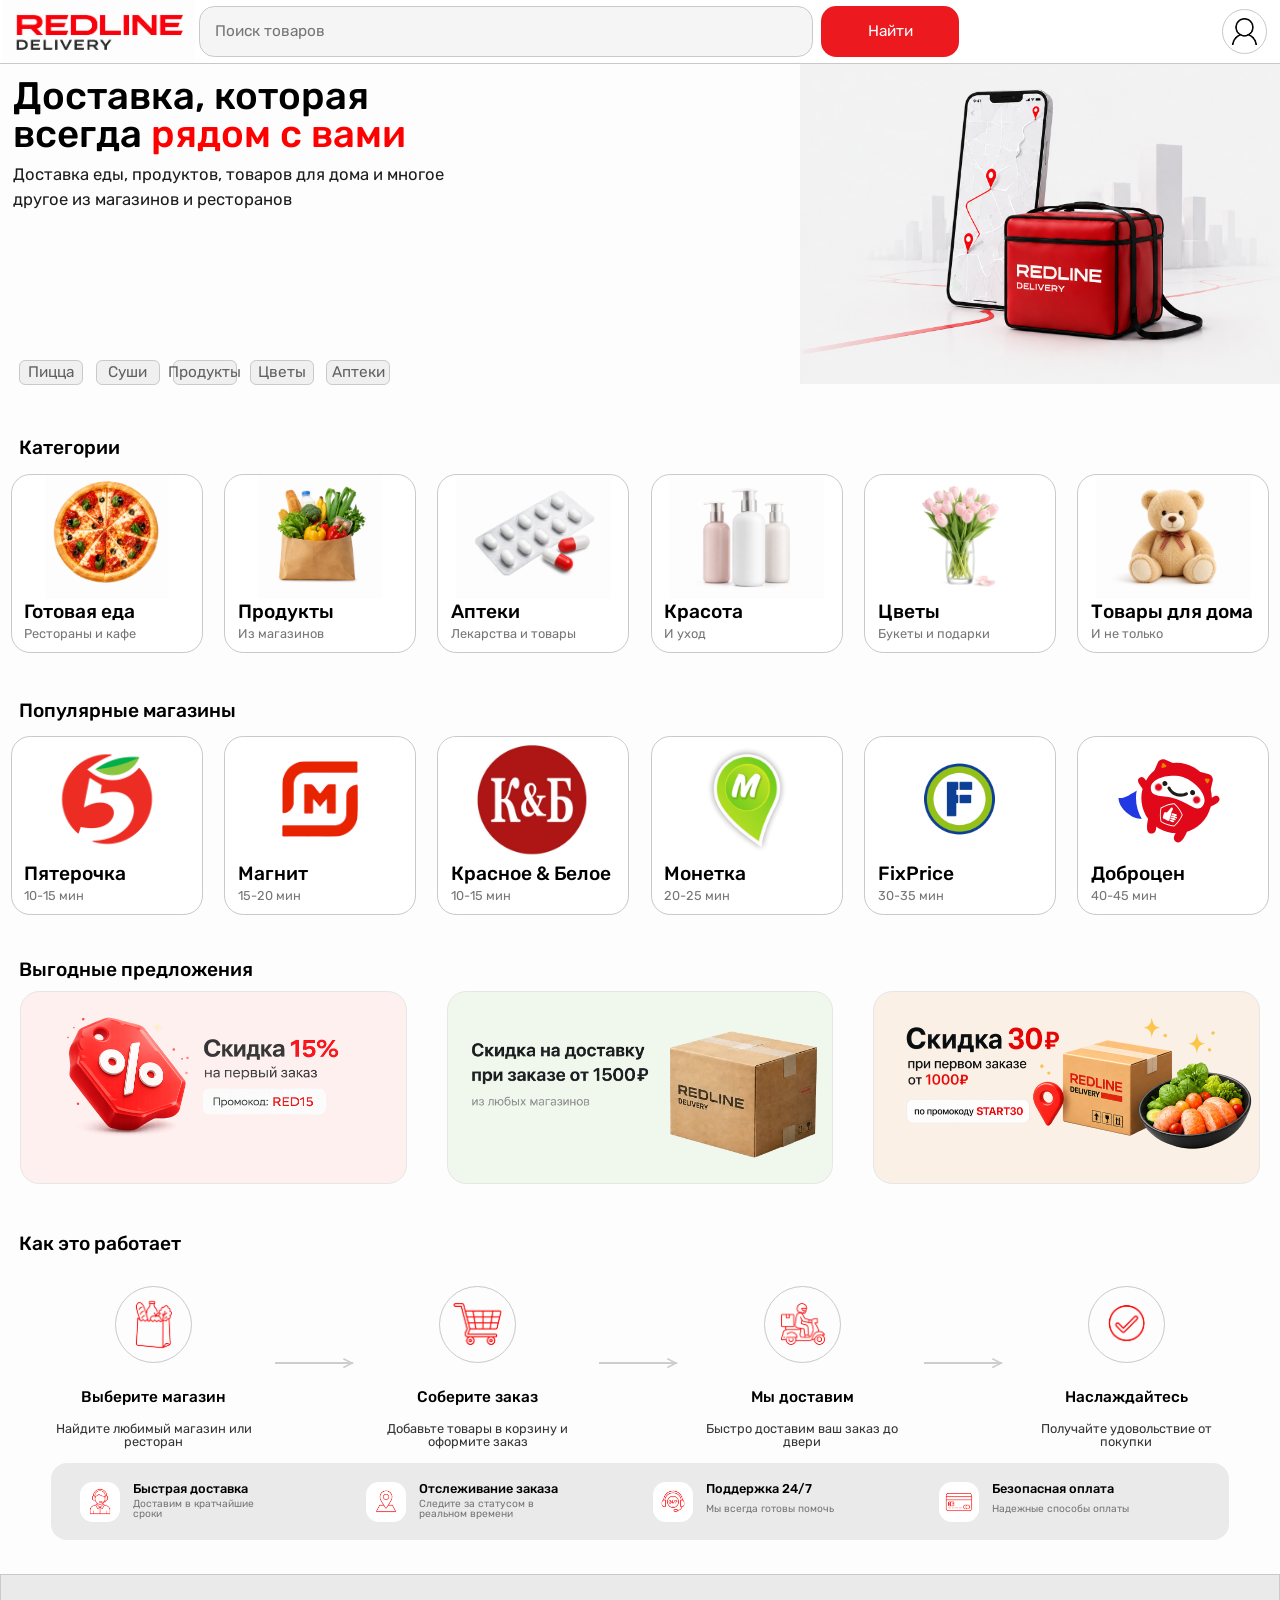
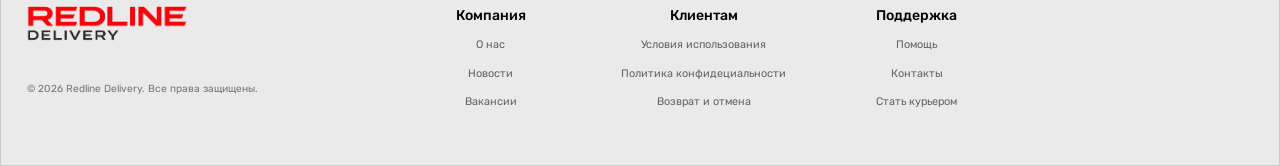
==== page.html @ 735ef5c1 "Add files via upload" ====
<!DOCTYPE html>
<html lang=ru">
<head>
    <link rel="stylesheet" href="reset.css">
    <link rel="stylesheet" href="page_style.css">
    <meta charset="UTF-8">
    <meta name="viewport" content="width=device-width, initial-scale=1.0">
    <title>Redline Delivery</title>
</head>
<body>
    <header>
        <div class="logo_container"></div>
        <div class="search_container">
            <form action="">
                <input class="search_input" type="text" placeholder="Поиск товаров">
                <button class="search_button">Найти</button>
            </form>
        </div>
        <div class="profile_container">
            <button class="img_user" id="opendialog"></button>
            <div class="article_img"></div>
        </div>
    </header>
    <main>
        <div class="info">
            <div class="article_top">Доставка, которая всегда <span class="color_words">рядом с вами</span></div>
            <div class="article_low">Доставка еды, продуктов, товаров для дома и многое другое из магазинов и ресторанов</div>
            <div class="list">
                <div class="window">Пицца</div>
                <div class="window">Суши</div>
                <div class="window">Продукты</div>
                <div class="window">Цветы</div>
                <div class="window">Аптеки</div>
            </div>
        </div>
        <div class="category">
            <div class="category_article">Категории</div>
            <div class="card_container">
                <div class="card one">
                    <div class="card_img one_img"></div>
                    <div class="span_container">
                        <span class="title_article">Готовая еда</span>
                        <span class="low_article">Рестораны и кафе</span>
                    </div>
                </div>
                <div class="card two">
                    <div class="card_img two_img"></div>
                    <div class="span_container">
                        <span class="title_article">Продукты</span>
                        <span class="low_article">Из магазинов</span>
                    </div>
                </div>
                <div class="card three">
                    <div class="card_img three_img"></div>
                    <div class="span_container">
                        <span class="title_article">Аптеки</span>
                        <span class="low_article">Лекарства и товары</span>
                    </div>
                </div>
                <div class="card">
                    <div class="card_img four_img"></div>
                    <div class="span_container">
                        <span class="title_article">Красота</span>
                        <span class="low_article">И уход</span>
                    </div>
                </div>
                <div class="card five">
                    <div class="card_img five_img"></div>
                    <div class="span_container">
                        <span class="title_article">Цветы</span>
                        <span class="low_article">Букеты и подарки</span>
                    </div>
                </div>
                <div class="card six">
                    <div class="card_img six_img"></div>
                    <div class="span_container">
                        <span class="title_article">Товары для дома</span>
                        <span class="low_article">И не только</span>
                    </div>
                </div>
            </div>
        </div>
        <div class="shops">
            <div class="shops_article">Популярные магазины</div>
            <div class="card_container">
                <div class="card one">
                    <div class="card_img shop_one_img"></div>
                    <div class="span_container">
                        <span class="title_article">Пятерочка</span>
                        <span class="low_article"> 10-15 мин</span>
                    </div>
                </div>
                <div class="card two">
                    <div class="card_img shop_two_img"></div>
                    <div class="span_container">
                        <span class="title_article">Магнит</span>
                        <span class="low_article">15-20 мин</span>
                    </div>
                </div>
                <div class="card three">
                    <div class="card_img shop_three_img"></div>
                    <div class="span_container">
                        <span class="title_article">Красное & Белое</span>
                        <span class="low_article">10-15 мин</span>
                    </div>
                </div>
                <div class="card">
                    <div class="card_img shop_four_img"></div>
                    <div class="span_container">
                        <span class="title_article">Монетка</span>
                        <span class="low_article">20-25 мин</span>
                    </div>
                </div>
                <div class="card five">
                    <div class="card_img shop_five_img"></div>
                    <div class="span_container">
                        <span class="title_article">FixPrice</span>
                        <span class="low_article">30-35 мин</span>
                    </div>
                </div>
                <div class="card six">
                    <div class="card_img shop_six_img"></div>
                    <div class="span_container">
                        <span class="title_article">Доброцен</span>
                        <span class="low_article">40-45 мин</span>
                    </div>
                </div>
            </div>
        </div>
        <div class="offers">
            <div class="offers_article">Выгодные предложения</div>
            <div class="offers_container">
                <div class="offer offer_one"></div>
                <div class="offer offer_two">
                    <div class="offer_span_container">
                        <span class="title"></span>
                        <span class="medium"></span>
                        <span class="low"></span>
                    </div>
                    <div class="offer_img_two"></div>
                </div>
                <div class="offer offer_three">
                    <div class="offer_span_container">
                        <span class="title"></span>
                        <span class="medium"></span>
                        <span class="low"></span>
                    </div>
                    <div class="offer_img_three"></div>
                </div>
            </div>
        </div>
        <div class="working">
            <div class="working_article">Как это работает</div>
            <div class="working_container">
                <div class="work1">
                    <div class="work_img_container">
                        <div class="work_img no_svg1">
                        </div>
                    </div>
                    <div class="work_span_container">
                        <span class="work_title">Выберите магазин</span>
                        <span class="work_low">Найдите любимый магазин или ресторан</span>
                    </div>
                </div>
                <div class="work">
                    <svg class="dotted-arrow" viewBox="0 0 100 20" fill="none" xmlns="http://w3.org">
                        <path d="M0 10 H90" stroke="#CCCCCC" stroke-width="2" />
                        <path d="M85 5 L95 10 L85 15" stroke="#CCCCCC" stroke-width="2" stroke-linecap="round" stroke-linejoin="round" />
                        <path d="M0 10 H96" stroke="#CCCCCC" stroke-width="2" stroke-linecap="round" />
                    </svg>
                </div>
                <div class="work1">
                    <div class="work_img_container">
                        <div class="work_img no_svg2">
                        </div>
                    </div>
                    <div class="work_span_container">
                        <span class="work_title">Соберите заказ</span>
                        <span class="work_low">Добавьте товары в корзину и оформите заказ</span>
                    </div>
                </div>
                <div class="work">
                    <svg class="dotted-arrow" viewBox="0 0 100 20" fill="none" xmlns="http://w3.org">
                        <path d="M0 10 H90" stroke="#CCCCCC" stroke-width="2" />
                        <path d="M85 5 L95 10 L85 15" stroke="#CCCCCC" stroke-width="2" stroke-linecap="round" stroke-linejoin="round" />
                        <path d="M0 10 H96" stroke="#CCCCCC" stroke-width="2" stroke-linecap="round" />
                    </svg>
                </div>
                <div class="work1">
                    <div class="work_img_container">
                        <div class="work_img no_svg3">
                        </div>
                    </div>
                    <div class="work_span_container">
                        <span class="work_title">Мы доставим</span>
                        <span class="work_low diff">Быстро доставим ваш заказ до двери</span>
                    </div>
                </div>
                <div class="work">
                    <svg class="dotted-arrow" viewBox="0 0 100 20" fill="none" xmlns="http://w3.org">
                        <path d="M0 10 H90" stroke="#CCCCCC" stroke-width="2" />
                        <path d="M85 5 L95 10 L85 15" stroke="#CCCCCC" stroke-width="2" stroke-linecap="round" stroke-linejoin="round" />
                        <path d="M0 10 H96" stroke="#CCCCCC" stroke-width="2" stroke-linecap="round" />
                    </svg>
                </div>
                <div class="work1">
                    <div class="work_img_container">
                        <div class="work_img no_svg4">
                        </div>
                    </div>
                    <div class="work_span_container">
                        <span class="work_title">Наслаждайтесь</span>
                        <span class="work_low diff">Получайте удовольствие от покупки</span>
                    </div>
                </div>
            </div>
            <div class="profit_container">
                <div class="origin_profit_container">
                    <div class="profit">
                        <div class="profit_img_container">
                            <div class="profit_img profit_one"></div>
                        </div>
                        <div class="profit_span_container">
                            <div class="profit_title">Быстрая доставка</div>
                            <div class="profit_low">Доставим в кратчайшие сроки</div>
                        </div>
                    </div>
                    <div class="profit">
                        <div class="profit_img_container">
                            <div class="profit_img profit_two"></div>
                        </div>
                        <div class="profit_span_container">
                            <div class="profit_title">Отслеживание заказа</div>
                            <div class="profit_low">Следите за статусом в реальном времени</div>
                        </div>
                    </div>
                    <div class="profit">
                        <div class="profit_img_container">
                            <div class="profit_img profit_three"></div>
                        </div>
                        <div class="profit_span_container">
                            <div class="profit_title">Поддержка 24/7</div>
                            <div class="profit_low">Мы всегда готовы помочь</div>
                        </div>
                    </div>
                    <div class="profit">
                        <div class="profit_img_container ">
                            <div class="profit_img profit_four"></div>
                        </div>
                        <div class="profit_span_container">
                            <div class="profit_title">Безопасная оплата</div>
                            <div class="profit_low">Надежные способы оплаты</div>
                        </div>
                    </div>
                </div>
            </div>
        </div>
    </main>
    <footer>
        <div class="footer_img_container">
            <div class="footer_img"></div>
            <div class="space">© 2026 Redline Delivery. Все права защищены.</div>
        </div>
        <div class="footer_span_container">
            <div class="article_group group_one">
                <div class="footer_top">Компания</div>
                <div class="footer_low_container">
                    <div class="footer_low">О нас</div>
                    <div class="footer_low">Новости</div>
                    <div class="footer_low">Вакансии</div>
                </div>
            </div>
            <div class="article_group group_two">
                <div class="footer_top">Клиентам</div>
                <div class="footer_low_container">
                    <div class="footer_low low_two">Условия использования</div>
                    <div class="footer_low low_two">Политика конфидециальности</div>
                    <div class="footer_low low_two">Возврат и отмена</div>
                </div>
            </div>
            <div class="article_group group_three">
                <div class="footer_top">Поддержка</div>
                <div class="footer_low_container">
                    <div class="footer_low">Помощь</div>
                    <div class="footer_low">Контакты</div>
                    <div class="footer_low">Стать курьером</div>
                </div>
            </div>
        </div>
    </footer>
    <dialog id="dialog">
        <div class="dialog_container">
            <div class="article_container">
                <div class="dialog_article">Мой профиль</div>
                <button class="close_button" id="closedialog"></button>
            </div>
            <div class="user_account">
                <div class="user_img_container">
                    <div class="user_img"></div>
                </div>
                <div class="user_span_container">
                    <div class="info_container info_one">
                        <span>Иван Иванов</span>
                    </div>
                    <div class="info_container">
                        <span>+7 (950) 649-93-99</span>
                    </div>
                    <div class="info_container">
                        <span>productmanager@gmail.com</span>
                    </div>
                </div>
                <div class="user_button_container">
                    <button class="user_button">
                        <div class="img_button"></div>
                        <div class="img_button_span">Редактировать</div>
                    </button>
                </div>
            </div>
            <div class="user_info">
                <div class="user_info_container">
                    <div class="user_info_row">
                        <div class="user_article_low_container">Имя</div>
                        <div class="user_article_title_container">Иван</div>
                    </div>
                    <div class="user_info_row">
                        <div class="user_article_low_container">Фамилия</div>
                        <div class="user_article_title_container">Иванов</div>
                    </div>
                    <div class="user_info_row">
                        <div class="user_article_low_container">Телефон</div>
                        <div class="user_article_title_container">+7 (950) 649-93-99</div>
                    </div>
                    <div class="user_info_row">
                        <div class="user_article_low_container">Email</div>
                        <div class="user_article_title_container">productmanager@gmail.com</div>
                    </div>
                </div>
            </div>
            <div class="fast_action_container">
                <div class="fast_action_button_container">
                    <button class="fast_action_button">
                        <div class="fast_action_img_container action_img_one">
                            <div class="fast_action_img"></div>
                        </div>
                        <div class="fast_action_article_container">
                            Мои заказы
                        </div>
                    </button>
                </div>
                <div class="fast_action_button_container">
                    <button class="fast_action_button">
                        <div class="fast_action_img_container action_img_two">
                            <div class="fast_action_img"></div>
                        </div>
                        <div class="fast_action_article_container">
                            Адреса
                        </div>
                    </button>
                </div>
                <div class="fast_action_button_container">
                    <button class="fast_action_button">
                        <div class="fast_action_img_container action_img_three">
                            <div class="fast_action_img"></div>
                        </div>
                        <div class="fast_action_article_container">
                            Промокоды
                        </div>
                    </button>
                </div>
                <div class="fast_action_button_container">
                    <button class="fast_action_button">
                        <div class="fast_action_img_container action_img_four">
                            <div class="fast_action_img"></div>
                        </div>
                        <div class="fast_action_article_container">
                            Избранное
                        </div>
                    </button>
                </div>
            </div>
            <div class="exit_button_container">
                <button class="exit_button">Выйти из аккаунта</button>
            </div>
        </div>
    </dialog>
</body>
<script>
    const dialog = document.getElementById('dialog');
    const openBtn = document.getElementById('opendialog');
    const closeBtn = document.getElementById('closedialog');

    openBtn.addEventListener('click', () => {
        dialog.showModal(); 
    });

    closeBtn.addEventListener('click', () => {
        dialog.close();
    });

    dialog.addEventListener('click', (event) => {
        if (event.target === dialog) {
            dialog.close();
        }
    });

</script>
</html>
---- page_style.css ----
@font-face {
    font-family: 'Rubik Medium';
    src: url(/Rubik-Medium.ttf);
}
@font-face {
    font-family: 'Rubik';
    src: url(/Rubik-Regular.ttf);
}
body{
    background-color: #fdfdfd;
}
header{
    display: flex;
    flex-direction: row;
    width: 100%;
    padding-left: 0.2em;
    height: clamp(2em, 5vw, 6em);
    border-bottom: 1px solid #c9c9c9;
    background-color: #fff;
}
form{
    display: flex;
    justify-content: space-around;
    align-items: center;
    width: 100%;
    height: 100%;
}
.logo_container{
    height: 100%;
    width: clamp(4em, 15vw, 20em);
    background: url(logo.png) no-repeat center / cover;
}
.search_container{
    display: flex;
    height: 100%;
    width: clamp(10em, 60vw, 110em);
    font-family: "Rubik", sans-serif;
}
.search_input{
    height: 80%;
    width: 80%;
    padding-left: 1em;
    background-color: rgb(245, 245, 245);
    font-size: clamp(0.5em, 1.2vw, 2em);
    color: #90919a;
    border-radius: 1em;
    border: 1px solid #c9c9c9;
}
.search_button{
    height: 80%;
    width: 18%;
    font-size: clamp(0.5em, 1.2vw, 2em);
    color: #fff;
    border-radius: 1em;
    background-color: #ec191f;
    transition: transform 0.3s cubic-bezier(0.25, 0.8, 0.25, 1), 
                box-shadow 0.3s cubic-bezier(0.25, 0.8, 0.25, 1),
                border-color 0.3s ease;
}
.search_button:hover {
    transform: translateY(-1px) scale(1.01); 
    border-color: transparent; 
    box-shadow: 0 7px 12px rgba(0,0,0,0.1), 0 5px 5px rgba(0,0,0,0.06); 
}
.profile_container{
    display: flex;
    flex-direction: column;
    justify-content: center;
    align-items: end;
    height: 100%;
    width: clamp(3em, 15vw, 35em);
    margin-left: auto;
    padding-right: clamp(0.2em, 1vw, 1em);
}
.img_user{
    height: clamp(2em, 3.5vw, 8em);
    aspect-ratio: 1 / 1;
    background: url(images-Photoroom.png) no-repeat center / contain;
    border-radius: 100%;
    border: 1px solid #c9c9c9;
}
.article_img{
    display: none;
}
.info{
    display: flex;
    flex-direction: column;
    width: 100%;
    padding-top: clamp(0.5em, 1vw, 1.5em);
    padding-left: clamp(0.5em, 1vw, 1.5em);
    height: clamp(8em, 25vw, 50em);
    background: url(фон.png) no-repeat right / contain;
}
.article_top{
    font-family: "Rubik Medium", sans-serif;
    font-size: clamp(1em, 3vw, 8em);
    width: clamp(8em, 38vw, 90em);
    height: clamp(2em, 4vw, 6em);
}
.color_words{
    color: red;
}
.article_low{
    width: clamp(4em, 35vw, 100em);
    height: clamp(2em, 6vw, 3em);
    margin-top: 0.5em;
    line-height: 1.5;
    color: #1c1c1c;
    font-family: "Rubik", sans-serif;
    font-size: clamp(8px, 1.3vw, 28px);
}
.list{
    display: flex;
    flex-direction: row;
    justify-content: space-around;
    align-items: center;
    margin-top: auto;
    width: clamp(5.5em, 30vw, 60em);
    height: clamp(1em, 3vw, 5em);
}
.window{
    display: flex;
    justify-content: center;
    align-items: center;
    height: clamp(3px, 2vw, 46px);
    aspect-ratio: 20 / 8;
    margin-top: 1em;
    font-family: "Rubik", sans-serif;
    font-size: clamp(3.5px, 1.2vw, 28px);
    color: #616161;
    background-color: #f0f0f0;
    border-radius: 0.4em;
    border: 1px solid #c9c9c9;
}
.category, .shops{
    display: flex;
    flex-direction: column;
    width: auto;
    height: clamp(6em, 17vw, 40em);
    margin-top: clamp(2em, 4vw, 10em);
}
.shops{
    margin-top: clamp(0.2em, 3.5vw, 8em);
}
.category_article, .shops_article{
    display: flex;
    align-items: center;
    width: 90%;
    height: clamp(1em, 3vw, 5em);
    margin-left: clamp(0.8em, 1.5vw, 2em);
    font-family: "Rubik Medium", sans-serif;
    font-size: clamp(0.7em, 1.5vw, 3em);
}
.card_container{
    display: flex;
    flex-direction: row;
    align-items: center;
    justify-content: space-around;
    width: 100%;
    height: 100%;
    margin-top: 0em;
}
.card{
    display: flex;
    flex-direction: column;
    overflow: hidden;
    height: clamp(4.5em, 14vw, 20em);
    width: clamp(2.8em, 15vw, 22em);
    border-radius: clamp(0.3em, 1.5vw, 2em);
    border: 1px solid #c9c9c9;
    background-color: white;
    transition: transform 0.3s cubic-bezier(0.25, 0.8, 0.25, 1), 
                box-shadow 0.3s cubic-bezier(0.25, 0.8, 0.25, 1),
                border-color 0.3s ease;
    cursor: pointer;
}
.card:hover {
    transform: translateY(-4px) scale(1.01); 
    border-color: transparent; 
    box-shadow: 0 14px 28px rgba(0,0,0,0.1), 0 10px 10px rgba(0,0,0,0.06); 
}
.card:active {
    transform: translateY(-2px) scale(1.0); 
    box-shadow: 0 6px 10px rgba(0,0,0,0.1);
}
.card_img{
    overflow: hidden;
    height: 70%;
    aspect-ratio: 1 / 1;
}
.one_img{
    background: url(Пицца.png) no-repeat center / contain;
}
.two_img{
    background: url(Продукты.png) no-repeat center / contain;
}
.three_img{
    background: url(Таблы.png) no-repeat center / contain;
}
.four_img{
    background: url(Бутылки.png) no-repeat center / contain;
}
.five_img{
    background: url(Цветы.png) no-repeat center / contain;
}
.six_img{
    background: url(Мишка.png) no-repeat center / contain;
}
.shop_one_img{
    background: url(пятерочка.png) no-repeat center / contain;
}
.shop_two_img{
    background: url(магнит.png) no-repeat center / contain;
}
.shop_three_img{
    background: url(kb.jpg) no-repeat center / contain;
}
.shop_four_img{
    background: url(монетка.png) no-repeat center / contain;
}
.shop_five_img{
    background: url(фикспрайс.png) no-repeat center / contain;
}
.shop_six_img{
    background: url(доброцен2.svg) no-repeat center / contain;
}
.span_container{
    display: flex;
    flex-direction: column;
    justify-content: space-around;
    height: 30%;
    width: 100%;
    padding-left: clamp(0.2em, 1vw, 1.2em);
    padding-bottom: clamp(0.2em, 0.6vw, 1em);
}
.title_article{
    font-family: "Rubik Medium", sans-serif;
    font-size: clamp(4px, 1.5vw, 35px);
}
.low_article{
    font-family: "Rubik", sans-serif;
    font-size: clamp(2px, 1vw, 25px);
    color: #767676;
}
.offers{
    display: flex;
    flex-direction: column;
    width: 100%;
    height: clamp(6.5em, 18vw, 22em);
    margin-top: clamp(0.5em, 3vw, 4em);
}
.offers_article, .working_article{
    display: flex;
    align-items: center;
    width: 90%;
    height: clamp(1em, 3vw, 5em);
    margin-left: clamp(0.8em, 1.5vw, 2em);
    font-family: "Rubik Medium", sans-serif;
    font-size: clamp(0.6em, 1.5vw, 3em);
}
.offers_container{
    display: flex;
    flex-direction: row;
    align-items: center;
    justify-content: space-around;
    margin-top: 0.3em;
    width: 100%;
    height: 100%;
}
.offer{
    display: flex;
    flex-direction: row;
    height: 100%;
    aspect-ratio: 2 / 1;
    font-family: "Rubik Medium", sans-serif;
    border-radius: clamp(0.4em, 1.5vw, 2em);
    border: 1px solid #e6e6e6;
}
.offer > *{
    flex: 1;
}
.offer_one{
    background: #fff0f0 url(оффер1.png) no-repeat center / cover ;
}
.offer_two{
    background: #f0f8ed url(оффер2.png) no-repeat center / contain;
}
.offer_three{
    background: #faf0e5 url(оффер3.png) no-repeat center / cover;
}
.working{
    display: flex;
    flex-direction: column;
    justify-content: space-around;
    width: 100%;
    height: clamp(9em, 25vw, 38em);
    margin-top: clamp(1em, 3vw, 4em);
}
.working_container{
    display: flex;
    flex-direction: row;
    align-items: center;
    justify-content: space-around;
    padding: 0 clamp(0.5em, 2.5vw, 5em);
    width: 100%;
    height: clamp(5em, 15vw, 20em);
}
.work{
    display: flex;
    align-items: center;
    flex: 1;
    height: 100%;
}
.work1{
    flex: 3;
    height: 100%;
}
.work_img_container{
    display: flex;
    justify-content: center;
    align-items: center;
    width: 100%;
    height: 60%;
}
.work_img{
    display: flex;
    align-items: center;
    justify-content: center;
    height: clamp(2em, 6vw, 8em);
    aspect-ratio: 1 / 1;
    border-radius: 999px;
    border: 1px solid #c9c9c9;
    background-color: white;
}
.work_svg{
    height: auto;
    width: 60%;
}
.no_svg1{
    background: url(1.png) no-repeat center / cover;
}
.no_svg2{
    background: url(2.png) no-repeat center / cover;
}
.no_svg3{
    background: url(3.png) no-repeat center / cover;
}
.no_svg4{
    background: url(4.png) no-repeat center / cover;
}
.work_span_container{
    display: flex;
    flex-direction: column;
    align-items: center;
    justify-content: start;
    width: 100%;
    height: 40%;
}
.work_title{
    display: flex;
    align-items: center;
    justify-content: center;
    width: 100%;
    height: 40%;
    font-size: clamp(4px, 1.2vw, 35px);
    font-family: "Rubik Medium", sans-serif;
}
.work_low{
    display: flex;
    justify-content: center;
    align-items: center;
    text-align: center;
    width: 100%;
    height: 60%;
    font-family: "Rubik", sans-serif;
    font-size: clamp(2px, 1vw, 25px);
    color: #353535;
}
.diff{
    width: 80%;
}
.profit_container{
    display: flex;
    align-items: center;
    justify-content: center;
    width: 100%;
    height: clamp(1.5em, 6vw, 10em);
}
.origin_profit_container{
    display: flex;
    flex-direction: row;
    align-items: center;
    width: 92%;
    height: 100%;
    padding: 0 1em;
    border-radius: 1em;
    background-color: #eaeaea;
}
.profit{
    display: flex;
    align-items: center;
    flex: 1;
    height: 65%;
    padding-left: clamp(0.1em, 1vw, 4em);
}
.profit_img_container{
    height: 80%;
    aspect-ratio: 1 / 1;
    border-radius: clamp(0.4em, 1vw, 2em);
    background-color: white;
}
.profit_img{
    height: 100%;
    width: 100%;
}
.profit_one{
    background: url(профит1.png) no-repeat center / cover;
}
.profit_two{
    background: url(профит2.png) no-repeat center / cover;
}
.profit_three{
    background: url(профит3.png) no-repeat center / cover;
}
.profit_four{
    background: url(профит4.png) no-repeat center / cover;
}
.profit_span_container{
    display: flex;
    flex-direction: column;
    width: 100%;
    height: 80%;
    padding-left: clamp(0.2em, 1vw, 1.2em);
}
.profit_title{
    display: flex;
    align-items: center;
    width: 100%;
    height: 45%;
    font-size: clamp(3.2px, 1vw, 30px);
    font-family: "Rubik Medium", sans-serif;
}
.profit_low{
    display: flex;
    align-items: center;
    height: 75%;
    width: 65%;
    font-size: clamp(2px, 0.8vw, 20px);
    font-family: "Rubik", sans-serif;
    color: #767676;
}
footer{
    display: flex;
    flex-direction: row;
    width: 100%;
    height: clamp(3em, 15vw, 22em);
    margin-top: clamp(0.5em, 3vw, 4em);
    border: 1px solid #c9c9c9;
    background-color: #eaeaea;
}
.footer_img_container{
    display: flex;
    flex-direction: column;
    align-items: start;
    justify-content: start;
    width: 30%;
    height: 100%;
    padding-left:  clamp(0.2em, 1vw, 5em);
}
.footer_img{
    width: 50%;
    height: 50%;
    background: url(logo-no_background.png) no-repeat center / contain;
}
.space{
    display: flex;
    align-items: center;
    justify-content: start;
    text-align: center;
    width: 100%;
    height: 20%;
    padding-left: clamp(0.2em, 1vw, 5em);
    font-family: "Rubik", sans-serif;
    font-size: clamp(2px, 0.8vw, 15px);
    color: #767676;
}
.footer_span_container{
    display: flex;
    flex-direction: row;
    align-items: start;
    width: 50%;
    height: 100%;
}
.article_group{
    display: flex;
    flex: 1;
    flex-direction: column;
    align-items: center;
    height: 100%;
}
.footer_top{
    display: flex;
    align-items: end;
    justify-content: center;
    width: 100%;
    height: 25%;
    font-family: "Rubik Medium", sans-serif;
    font-size: clamp(4px, 1.1vw, 32px);
}
.footer_low_container{
    display: flex;
    flex-direction: column;
    align-items: center;
    height: 75%;
    width: 100%;
}
.footer_low{
    display: flex;
    justify-content: center;
    align-items: end;
    text-align: center;
    width: 100%;
    height: 20%;
    font-family: "Rubik", sans-serif;
    font-size: clamp(4px, 0.85vw, 30px);
    color: #646464;
    cursor: pointer;
}
dialog{
    top: 50%;
    left: 50%;
    width: clamp(15em, 50vw, 65em);
    height: clamp(15em, 35vw, 65em);
    background-color: white;
    border-radius: clamp(0.4em, 1vw, 4em);
    border: 1px solid #ababab;
    box-shadow: 0 10px 25px -5px rgba(0, 0, 0, 0.1), 
                0 8px 10px -6px rgba(0, 0, 0, 0.1);
    transform: translate(-50%, -50%); 
}
dialog::backdrop {
    background-color: rgba(0, 0, 0, 0.4); 
    backdrop-filter: blur(4px); 
}
.dialog_container{
    display: flex;
    flex-direction: column;
    align-items: center;
    width: 100%;
    height: 100%;
}
.article_container{
    display: flex;
    flex-direction: row;
    align-items: center;
    justify-content: space-between;
    width: 100%;
    height: 15%;
    padding-left: clamp(1.1em, 1.5vw, 5em);
    font-family: "Rubik Medium", sans-serif;
    font-size: clamp(8px, 1.5vw, 38px);
}
.close_button{
    height: 35%;
    aspect-ratio: 1 / 1;
    margin-right: clamp(0.5em, 1.2vw, 2em);
    background: url(хуй-Photoroom.png) no-repeat center / contain;
    transition: transform 0.2s ease;
}
.close_button:hover {
    transform: scale(1.15);
}
.user_account{
    display: flex;
    flex-direction: row;
    align-items: center;
    width: 100%;
    height: 15%;
}
.user_img_container{
    display: flex;
    align-items: center;
    justify-content: end;
    height: 100%;
    width: 16.5%;
}
.user_img{
    height: 90%;
    aspect-ratio: 1 / 1;
    border-radius: 999px;
    background: #fdf1f2 url(images-Photoroom.png) no-repeat center / contain;
}
.user_span_container{
    display: flex;
    flex-direction: column;
    width: 40%;
    height: 90%;
    margin-left: 3%;
}
.user_span_container > *{
    display: flex;
    flex-direction: row;
    align-items: center;
    flex:  1;
    width: 70%;
}
.info_container{
    font-family: "Rubik", sans-serif;
    font-size: clamp(6px, 0.9vw, 26px);
}
.info_one{
    font-family: "Rubik Medium", sans-serif;
    font-size: clamp(8px, 1.2vw, 32px);
}
.user_button_container{
    display: flex;
    align-items: center;
    justify-content: end;
    width: 35%;
    height: 90%;
}
.user_button{
    display: flex;
    flex-direction: row;
    align-items: center;
    overflow: hidden;
    height: 60%;
    width: 60%;
    border-radius: clamp(0.4em, 1vw, 4em);
    border: 1px solid #ff898b;
    background-color: #fff;
    transition: transform 0.2s ease, box-shadow 0.2s ease;
}
.img_button{
    height: 100%;
    width: 30%;
    background: url(редактировать.svg) no-repeat center / contain;
}
.img_button_span{
    display: flex;
    align-items: center;
    justify-content: start;
    width: 70%;
    height: 100%;
    font-family: "Rubik Medium", sans-serif;
    font-size: clamp(4px, 0.75vw, 26px);
    color: #ff898b;
}
.user_info{
    display: flex;
    align-items: center;
    justify-content: center;
    width: 100%;
    height: 35%;
}
.user_info_container{
    display: flex;
    flex-direction: column;
    align-items: center;
    width: 90%;
    height: 90%;
    border-radius: clamp(0.1em, 0.4vw, 1em);
    border: 1px solid #e6e6e6;
}
.user_info_row{
    display: flex;
    flex-direction: row;
    flex: 1;
    width: 100%;
    border-bottom: 1px solid #e6e6e6;
}
.user_info_row:last-child {
    border-bottom: none; 
}
.user_article_low_container{
    display: flex;
    align-items: center;
    width: 25%;
    height: 100%;
    padding-left: clamp(0.6em, 1.1vw, 3em);
    font-family: "Rubik", sans-serif;
    font-size: clamp(6px, 1vw, 28px);
    color: #767676;
}
.user_article_title_container{
    display: flex;
    align-items: center;
    font-family: "Rubik", sans-serif;
    font-size: clamp(7px, 1.1vw, 32px);
}
.fast_action_container{
    display: flex;
    flex-direction: row;
    align-items: center;
    width: 100%;
    height: 20%;
    padding: 0 clamp(0.7em, 1.2vw, 4em);
}
.fast_action_button_container{
    display: flex;
    align-items: center;
    justify-content: center;
    flex: 1;
    height: 100%;
}
.fast_action_button{
    display: flex;
    flex-direction: column;
    align-items: center;
    overflow: hidden;
    width: 80%;
    height: 80%;
    border-radius: clamp(0.1em, 0.4vw, 1em);
    border: 1px solid #e6e6e6;
    background-color: #fff;
    transition: transform 0.2s ease, box-shadow 0.2s ease;
}
.fast_action_img_container{
    display: flex;
    align-items: center;
    justify-content: center;
    width: 90%;
    height: 70%;
}
.fast_action_img{
    aspect-ratio:  1 / 1;
    height: 80%;
}
.action_img_one{
    background: url(фаст1.png) no-repeat center / contain;
}
.action_img_two{
    background: url(профит2.png) no-repeat center / contain;
}
.action_img_three{
    background: url(фаст3.png) no-repeat center / contain;
}
.action_img_four{
    background: url(фаст4.png) no-repeat center / contain;
}
.fast_action_article_container{
    display: flex;
    align-items: center;
    justify-content: center;
    width: 100%;
    height: 30%;
    font-family: "Rubik", sans-serif;
    font-size: clamp(6px, 1vw, 28px);
}
.fast_action_button:hover {
    transform: translateY(-3px);
    box-shadow: 0 6px 12px rgba(0, 0, 0, 0.08);
}
.fast_action_button:active {
    transform: translateY(-2px) scale(1.0); 
    box-shadow: 0 6px 10px rgba(0,0,0,0.1);
}
.exit_button_container{
    display: flex;
    align-items: center;
    justify-content: center;
    width: 100%;
    height: 15%;
}
.exit_button{
    display: flex;
    align-items: center;
    justify-content: center;
    width: 80%;
    height: 65%;
    font-family: "Rubik", sans-serif;
    font-size: clamp(8px, 1vw, 28px);
    border-radius: clamp(0.6em, 1.2vw, 5em);
    border: 1px solid #e6e6e6;
    background-color: #fff;
    color: rgb(255, 24, 24);
    transition: transform 0.2s ease, box-shadow 0.2s ease;
}
.exit_button:hover, .user_button:hover {
    transform: translateY(-1px);
    box-shadow: 0 6px 7px rgba(0, 0, 0, 0.08);
}
.exit_button:active, .user_button:active {
    transform: translateY(-2px) scale(1.0); 
    box-shadow: 0 6px 7px rgba(0,0,0,0.1);
}
@media (max-width:356px) {
    .low_two{
        font-size: clamp(3.5px, 0.65vw, 30px);
    }
}
@media (max-width: 380px) {
    .card_container {
        display: flex;              
        overflow-x: auto;
        scroll-snap-type: x mandatory;  
        -webkit-overflow-scrolling: touch; 
        gap: 0px;                      
        padding: 0 4px;
        flex-shrink: 0;                 
    }

    .card_container > div {
        width: clamp(3.4em, 15vw, 22em);
        scroll-snap-align: start;       
    }
}

@media (min-width:431px) and (max-width:486px) {
    .window{
        margin-top: 2.5em;
    }
}
@media (max-width: 431px) {
    .article_top{
        height: clamp(3.3em, 4vw, 12em);
    }
    .article_low{
        font-size: 6px;
        margin-top: 0.1em;
    }
    .window{
        margin-top: 0.6em;
    }
    .category{
        margin-top: 0.5em;
    }
}
@media (min-width:450px) {
    .card_container{
        margin-top: clamp(0.5em, 1vw, 2em);
    }
}
@media (max-width:450px) {
    .shops{
        margin-top: 0.5em;
    }
}
@media (max-width:487px) {
    .article_low{
        height: clamp(3em, 4vw, 5em);
    }
    .work_title{
        height: 20%;
    }
}
@media screen {
    footer{
        margin-top: 2em;
    }
}
@media (max-width:645px) {
    .category{
        margin-top: 1em;
    }
}
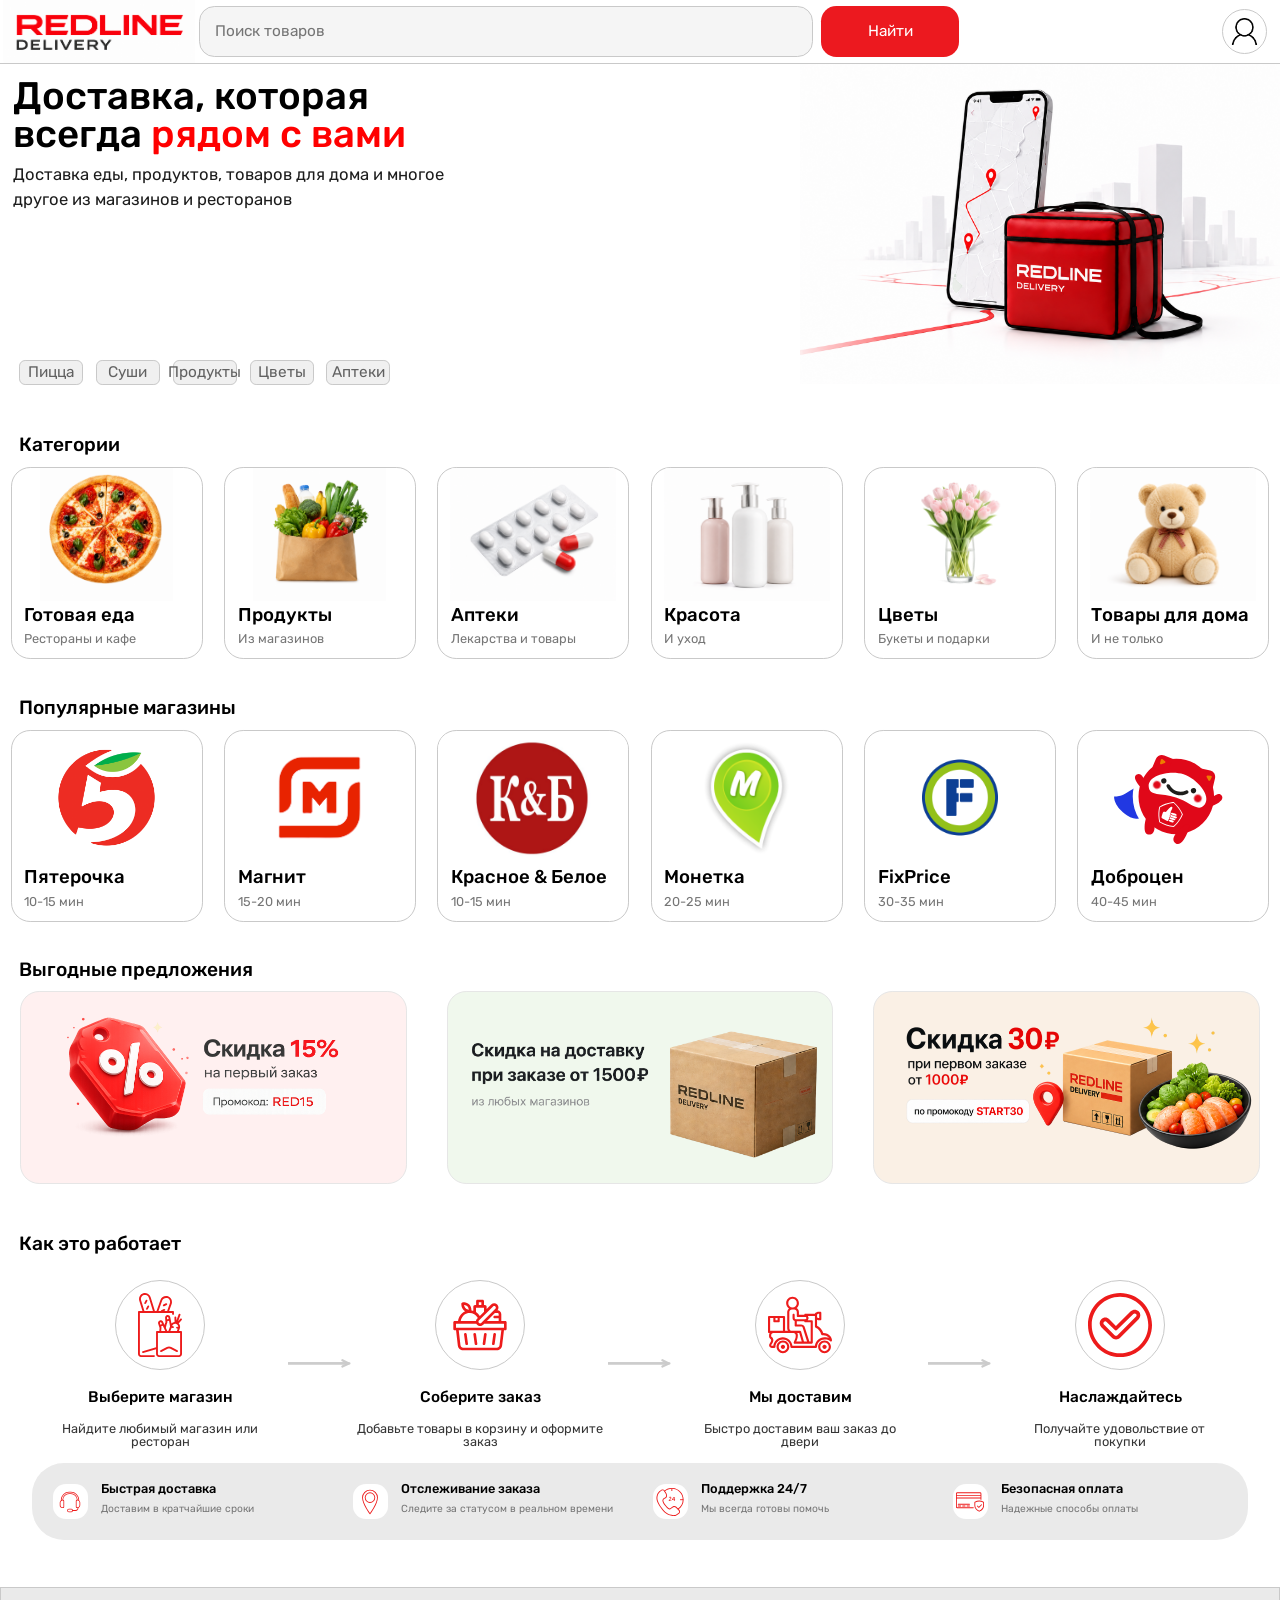
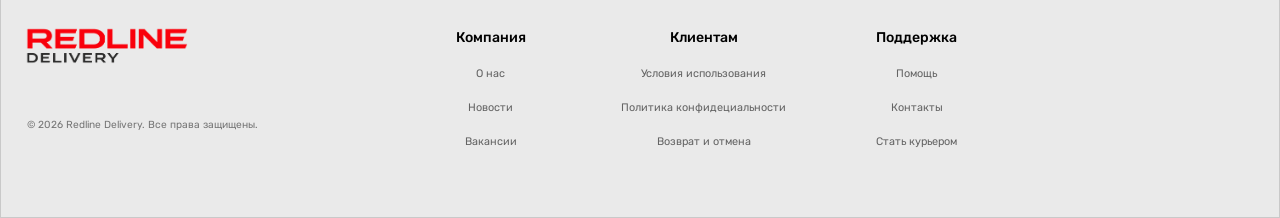
==== commit f451d22b: "Add files via upload" ====
--- a/page.html
+++ b/page.html
@@ -164,9 +164,9 @@
                 </div>
                 <div class="work">
                     <svg class="dotted-arrow" viewBox="0 0 100 20" fill="none" xmlns="http://w3.org">
-                        <path d="M0 10 H90" stroke="#CCCCCC" stroke-width="2" />
-                        <path d="M85 5 L95 10 L85 15" stroke="#CCCCCC" stroke-width="2" stroke-linecap="round" stroke-linejoin="round" />
-                        <path d="M0 10 H96" stroke="#CCCCCC" stroke-width="2" stroke-linecap="round" />
+                        <path d="M0 10 H90" stroke="#CCCCCC" stroke-width="3.5" />
+                        <path d="M85 5 L95 10 L85 15" stroke="#CCCCCC" stroke-width="3.5" stroke-linecap="round" stroke-linejoin="round" />
+                        <path d="M0 10 H96" stroke="#CCCCCC" stroke-width="3.5" stroke-linecap="round" />
                     </svg>
                 </div>
                 <div class="work1">
@@ -181,9 +181,9 @@
                 </div>
                 <div class="work">
                     <svg class="dotted-arrow" viewBox="0 0 100 20" fill="none" xmlns="http://w3.org">
-                        <path d="M0 10 H90" stroke="#CCCCCC" stroke-width="2" />
-                        <path d="M85 5 L95 10 L85 15" stroke="#CCCCCC" stroke-width="2" stroke-linecap="round" stroke-linejoin="round" />
-                        <path d="M0 10 H96" stroke="#CCCCCC" stroke-width="2" stroke-linecap="round" />
+                        <path d="M0 10 H90" stroke="#CCCCCC" stroke-width="3.5" />
+                        <path d="M85 5 L95 10 L85 15" stroke="#CCCCCC" stroke-width="3.5" stroke-linecap="round" stroke-linejoin="round" />
+                        <path d="M0 10 H96" stroke="#CCCCCC" stroke-width="3.5" stroke-linecap="round" />
                     </svg>
                 </div>
                 <div class="work1">
@@ -198,9 +198,9 @@
                 </div>
                 <div class="work">
                     <svg class="dotted-arrow" viewBox="0 0 100 20" fill="none" xmlns="http://w3.org">
-                        <path d="M0 10 H90" stroke="#CCCCCC" stroke-width="2" />
-                        <path d="M85 5 L95 10 L85 15" stroke="#CCCCCC" stroke-width="2" stroke-linecap="round" stroke-linejoin="round" />
-                        <path d="M0 10 H96" stroke="#CCCCCC" stroke-width="2" stroke-linecap="round" />
+                        <path d="M0 10 H90" stroke="#CCCCCC" stroke-width="3.5" />
+                        <path d="M85 5 L95 10 L85 15" stroke="#CCCCCC" stroke-width="3.5" stroke-linecap="round" stroke-linejoin="round" />
+                        <path d="M0 10 H96" stroke="#CCCCCC" stroke-width="3.5" stroke-linecap="round" />
                     </svg>
                 </div>
                 <div class="work1">
--- a/page_style.css
+++ b/page_style.css
@@ -6,8 +6,14 @@
     font-family: 'Rubik';
     src: url(/Rubik-Regular.ttf);
 }
+html{
+    height: auto;
+}
 body{
-    background-color: #fdfdfd;
+    display: flex;
+    flex-direction: column;
+    justify-content: space-between;
+    background-color: white;
 }
 header{
     display: flex;
@@ -89,7 +95,7 @@
     padding-top: clamp(0.5em, 1vw, 1.5em);
     padding-left: clamp(0.5em, 1vw, 1.5em);
     height: clamp(8em, 25vw, 50em);
-    background: url(фон.png) no-repeat right / contain;
+    background: url(ChatGPT\ Image\ 25\ авг.\ 2026\ г.\,\ 16_53_32.png) no-repeat right / contain;
 }
 .article_top{
     font-family: "Rubik Medium", sans-serif;
@@ -136,7 +142,7 @@
     display: flex;
     flex-direction: column;
     width: auto;
-    height: clamp(6em, 17vw, 40em);
+    height: clamp(7em, 17vw, 40em);
     margin-top: clamp(2em, 4vw, 10em);
 }
 .shops{
@@ -159,13 +165,18 @@
     width: 100%;
     height: 100%;
     margin-top: 0em;
+    &::-webkit-scrollbar {
+        display: none;
+    }
+    scrollbar-width: none;
+    -ms-overflow-style: none; 
 }
 .card{
     display: flex;
     flex-direction: column;
     overflow: hidden;
-    height: clamp(4.5em, 14vw, 20em);
-    width: clamp(2.8em, 15vw, 22em);
+    height: clamp(5.5em, 15vw, 20em);
+    width: clamp(3.8em, 15vw, 22em);
     border-radius: clamp(0.3em, 1.5vw, 2em);
     border: 1px solid #c9c9c9;
     background-color: white;
@@ -235,28 +246,28 @@
 }
 .title_article{
     font-family: "Rubik Medium", sans-serif;
-    font-size: clamp(4px, 1.5vw, 35px);
+    font-size: clamp(7px, 1.45vw, 35px);
 }
 .low_article{
     font-family: "Rubik", sans-serif;
-    font-size: clamp(2px, 1vw, 25px);
+    font-size: clamp(5px, 1vw, 25px);
     color: #767676;
 }
 .offers{
     display: flex;
     flex-direction: column;
     width: 100%;
-    height: clamp(6.5em, 18vw, 22em);
-    margin-top: clamp(0.5em, 3vw, 4em);
+    height: clamp(7em, 18vw, 22em);
+    margin-top: clamp(1em, 3vw, 4em);
 }
 .offers_article, .working_article{
     display: flex;
     align-items: center;
     width: 90%;
-    height: clamp(1em, 3vw, 5em);
+    height: clamp(1.5em, 3vw, 5em);
     margin-left: clamp(0.8em, 1.5vw, 2em);
     font-family: "Rubik Medium", sans-serif;
-    font-size: clamp(0.6em, 1.5vw, 3em);
+    font-size: clamp(0.8em, 1.5vw, 3em);
 }
 .offers_container{
     display: flex;
@@ -266,6 +277,11 @@
     margin-top: 0.3em;
     width: 100%;
     height: 100%;
+    ::-webkit-scrollbar {
+        display: none;
+    }
+    scrollbar-width: none;
+    -ms-overflow-style: none; 
 }
 .offer{
     display: flex;
@@ -293,7 +309,7 @@
     flex-direction: column;
     justify-content: space-around;
     width: 100%;
-    height: clamp(9em, 25vw, 38em);
+    height: clamp(9.5em, 25vw, 38em);
     margin-top: clamp(1em, 3vw, 4em);
 }
 .working_container{
@@ -312,7 +328,7 @@
     height: 100%;
 }
 .work1{
-    flex: 3;
+    flex: 4;
     height: 100%;
 }
 .work_img_container{
@@ -326,7 +342,7 @@
     display: flex;
     align-items: center;
     justify-content: center;
-    height: clamp(2em, 6vw, 8em);
+    height: clamp(2.5em, 7vw, 8em);
     aspect-ratio: 1 / 1;
     border-radius: 999px;
     border: 1px solid #c9c9c9;
@@ -334,19 +350,19 @@
 }
 .work_svg{
     height: auto;
-    width: 60%;
+    width: 100%;
 }
 .no_svg1{
-    background: url(1.png) no-repeat center / cover;
+    background: url(food_x8gskkxfigt2.svg) no-repeat center / clamp(1.7em, 5vw, 4em);
 }
 .no_svg2{
-    background: url(2.png) no-repeat center / cover;
+    background: url(bakaleya_o1d0ynzgllno.svg) no-repeat center / clamp(1.7em, 5vw, 4em);
 }
 .no_svg3{
-    background: url(3.png) no-repeat center / cover;
+    background: url(dostavka_pfr6u5440v95.svg) no-repeat center / clamp(1.7em, 5vw, 4em);
 }
 .no_svg4{
-    background: url(4.png) no-repeat center / cover;
+    background: url(proveren_gbr0gxmbih6y.svg) no-repeat center / clamp(1.7em, 5vw, 4em);
 }
 .work_span_container{
     display: flex;
@@ -362,7 +378,7 @@
     justify-content: center;
     width: 100%;
     height: 40%;
-    font-size: clamp(4px, 1.2vw, 35px);
+    font-size: clamp(5px, 1.2vw, 35px);
     font-family: "Rubik Medium", sans-serif;
 }
 .work_low{
@@ -373,7 +389,7 @@
     width: 100%;
     height: 60%;
     font-family: "Rubik", sans-serif;
-    font-size: clamp(2px, 1vw, 25px);
+    font-size: clamp(5px, 1vw, 25px);
     color: #353535;
 }
 .diff{
@@ -384,16 +400,16 @@
     align-items: center;
     justify-content: center;
     width: 100%;
-    height: clamp(1.5em, 6vw, 10em);
+    height: clamp(2.5em, 6vw, 10em);
 }
 .origin_profit_container{
     display: flex;
     flex-direction: row;
     align-items: center;
-    width: 92%;
-    height: 100%;
-    padding: 0 1em;
-    border-radius: 1em;
+    width: 95%;
+    height: 100%;
+    padding: 0 0.5em;
+    border-radius: 2em;
     background-color: #eaeaea;
 }
 .profit{
@@ -404,48 +420,51 @@
     padding-left: clamp(0.1em, 1vw, 4em);
 }
 .profit_img_container{
-    height: 80%;
+    display: flex;
+    align-items: center;
+    justify-content: center;
+    height: 70%;
     aspect-ratio: 1 / 1;
     border-radius: clamp(0.4em, 1vw, 2em);
     background-color: white;
 }
 .profit_img{
-    height: 100%;
-    width: 100%;
+    height: 80%;
+    aspect-ratio: 1 / 1;
 }
 .profit_one{
-    background: url(профит1.png) no-repeat center / cover;
+    background: url(operator_8n4t9xw9uava.svg) no-repeat center / contain;
 }
 .profit_two{
-    background: url(профит2.png) no-repeat center / cover;
+    background: url(mestopolozhenie_d63ikg5afjce.svg) no-repeat center / contain;
 }
 .profit_three{
-    background: url(профит3.png) no-repeat center / cover;
+    background: url(podderzhka_d88ld10y328f.svg) no-repeat center / contain;
 }
 .profit_four{
-    background: url(профит4.png) no-repeat center / cover;
+    background: url(kreditnaya_karta_9f2fnqx9zmik.svg) no-repeat center / contain;
 }
 .profit_span_container{
     display: flex;
     flex-direction: column;
     width: 100%;
     height: 80%;
-    padding-left: clamp(0.2em, 1vw, 1.2em);
+    padding-left: clamp(0.3em, 1vw, 1.2em);
 }
 .profit_title{
     display: flex;
     align-items: center;
     width: 100%;
     height: 45%;
-    font-size: clamp(3.2px, 1vw, 30px);
+    font-size: clamp(4px, 1vw, 30px);
     font-family: "Rubik Medium", sans-serif;
 }
 .profit_low{
     display: flex;
     align-items: center;
     height: 75%;
-    width: 65%;
-    font-size: clamp(2px, 0.8vw, 20px);
+    width: 95%;
+    font-size: clamp(4px, 0.8vw, 20px);
     font-family: "Rubik", sans-serif;
     color: #767676;
 }
@@ -453,8 +472,8 @@
     display: flex;
     flex-direction: row;
     width: 100%;
-    height: clamp(3em, 15vw, 22em);
-    margin-top: clamp(0.5em, 3vw, 4em);
+    height: clamp(3.5em, 18vw, 22em);
+    margin-top: clamp(1em, 3.5vw, 4em);
     border: 1px solid #c9c9c9;
     background-color: #eaeaea;
 }
@@ -794,15 +813,14 @@
         display: flex;              
         overflow-x: auto;
         scroll-snap-type: x mandatory;  
-        -webkit-overflow-scrolling: touch; 
-        gap: 0px;                      
+        -webkit-overflow-scrolling: touch;                    
         padding: 0 4px;
         flex-shrink: 0;                 
     }
 
     .card_container > div {
-        width: clamp(3.4em, 15vw, 22em);
-        scroll-snap-align: start;       
+        width: clamp(4.4em, 15vw, 22em);
+        scroll-snap-align: center;       
     }
 }
 
@@ -844,9 +862,26 @@
         height: 20%;
     }
 }
-@media screen {
-    footer{
-        margin-top: 2em;
+@media (max-width:500px) {
+    .card_container{
+        display: flex;
+        flex-wrap: nowrap;
+        overflow-x: auto;
+        overflow-y: hidden;
+        gap: 0.5em;
+    }
+    .card_container > *{
+        flex: 0 0 calc((130% - (1em * 4)) / 5); 
+        box-sizing: border-box;
+    }
+}
+@media (max-width:550px) {
+    .offers_container{
+        display: flex;
+        flex-wrap: nowrap;
+        overflow-x: auto;
+        overflow-y: hidden;
+        gap: 0.5em;
     }
 }
 @media (max-width:645px) {
